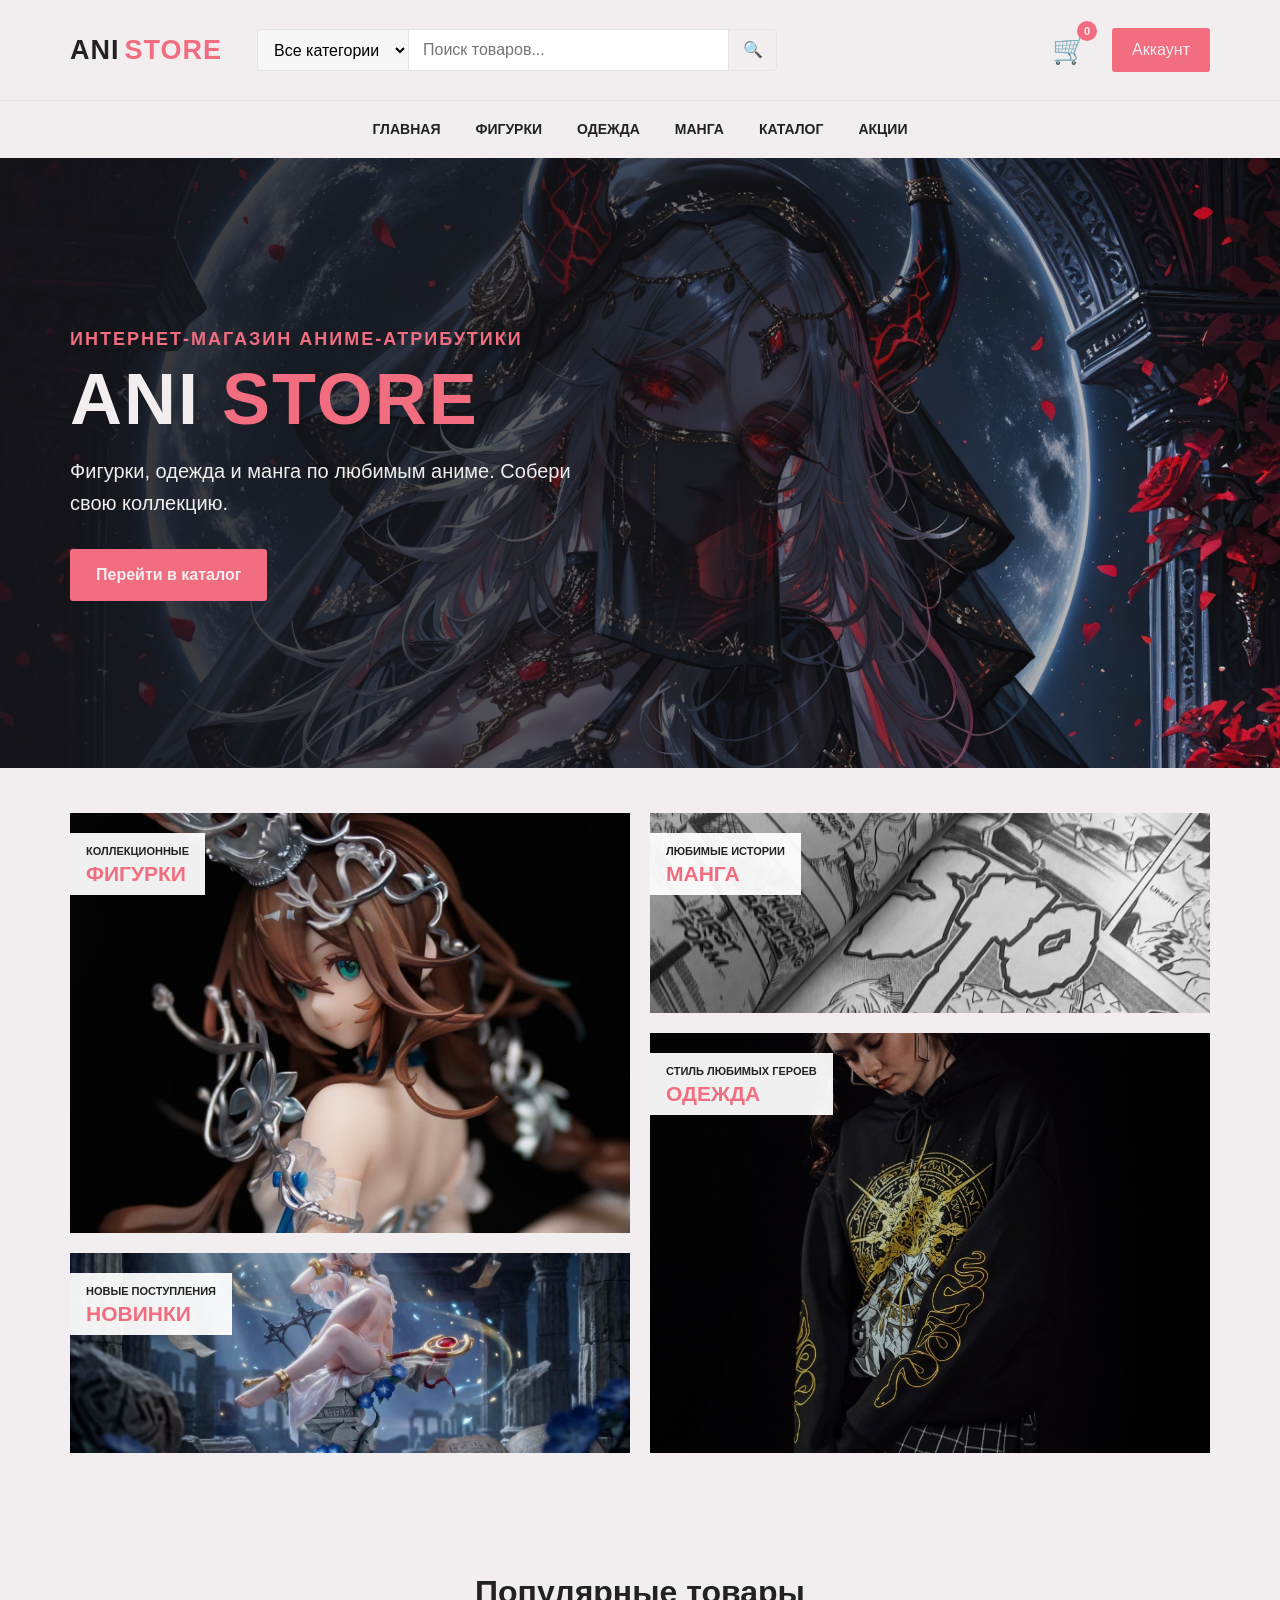
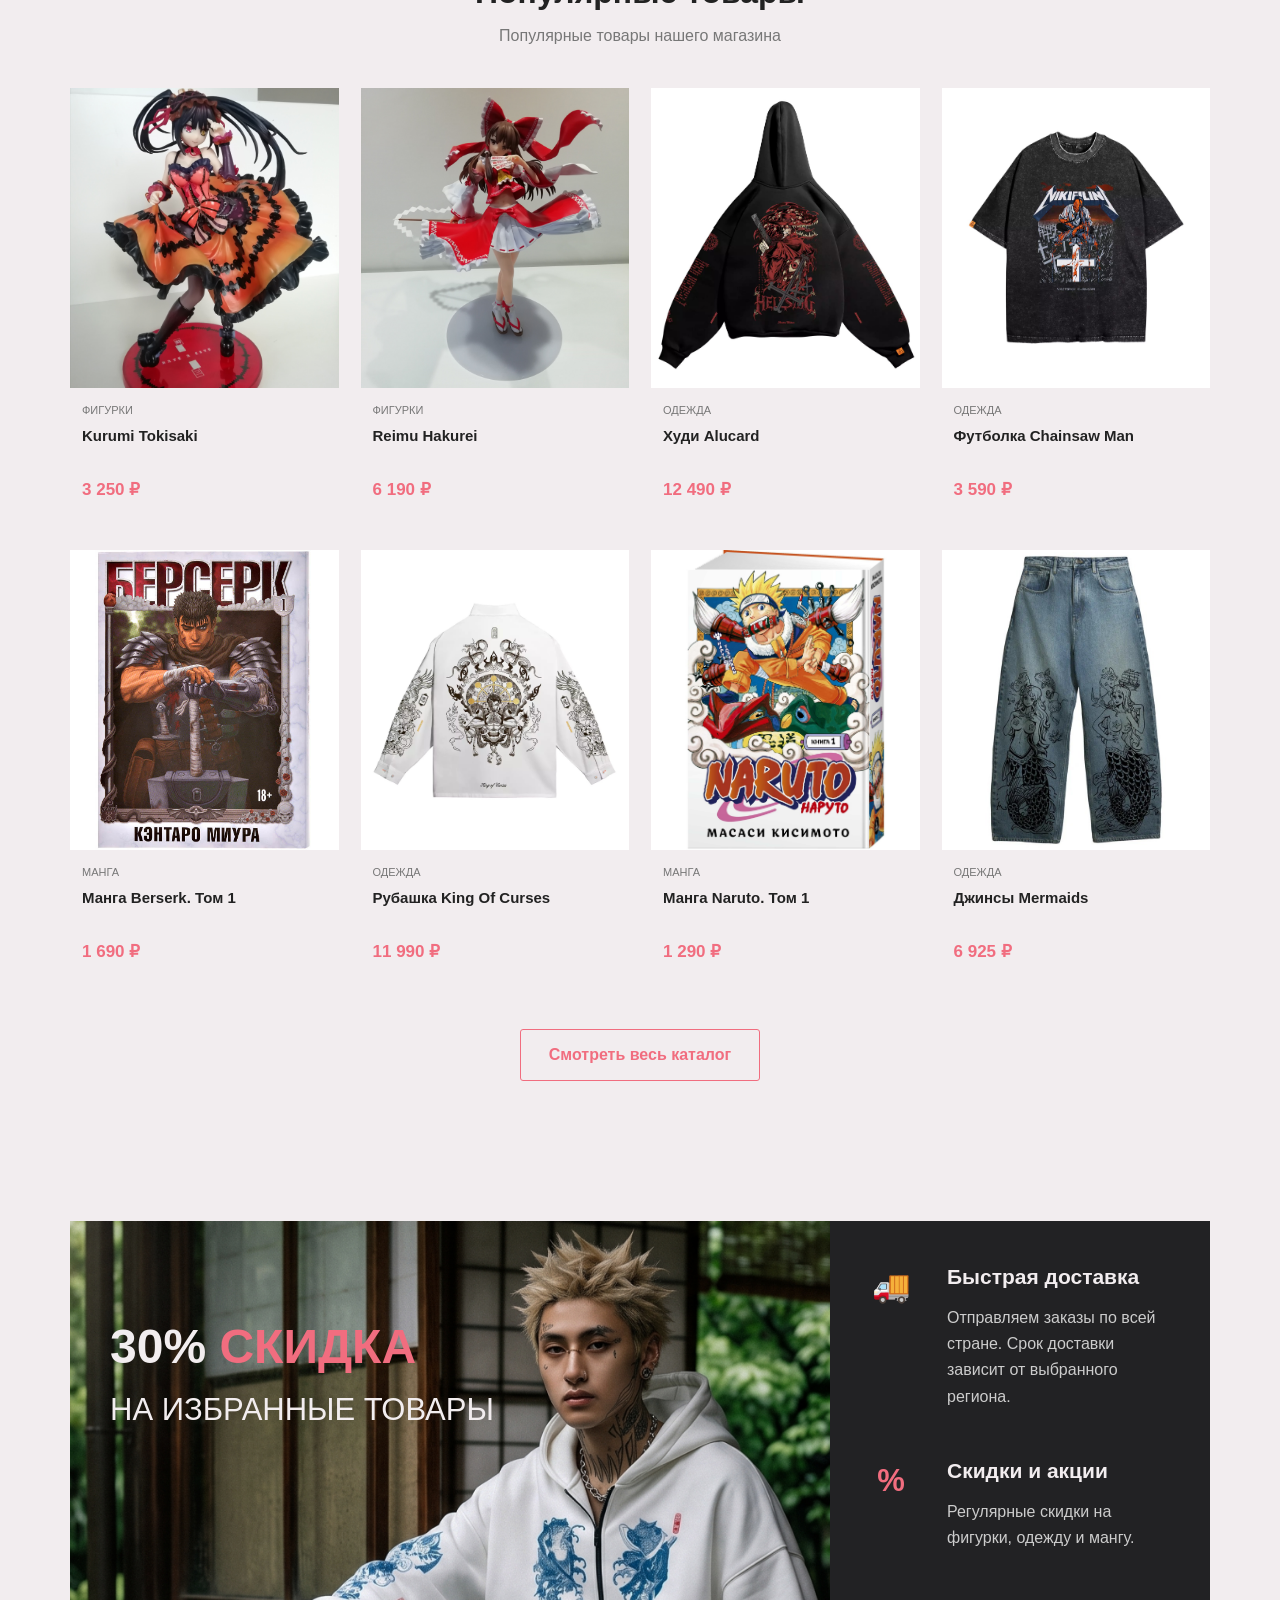
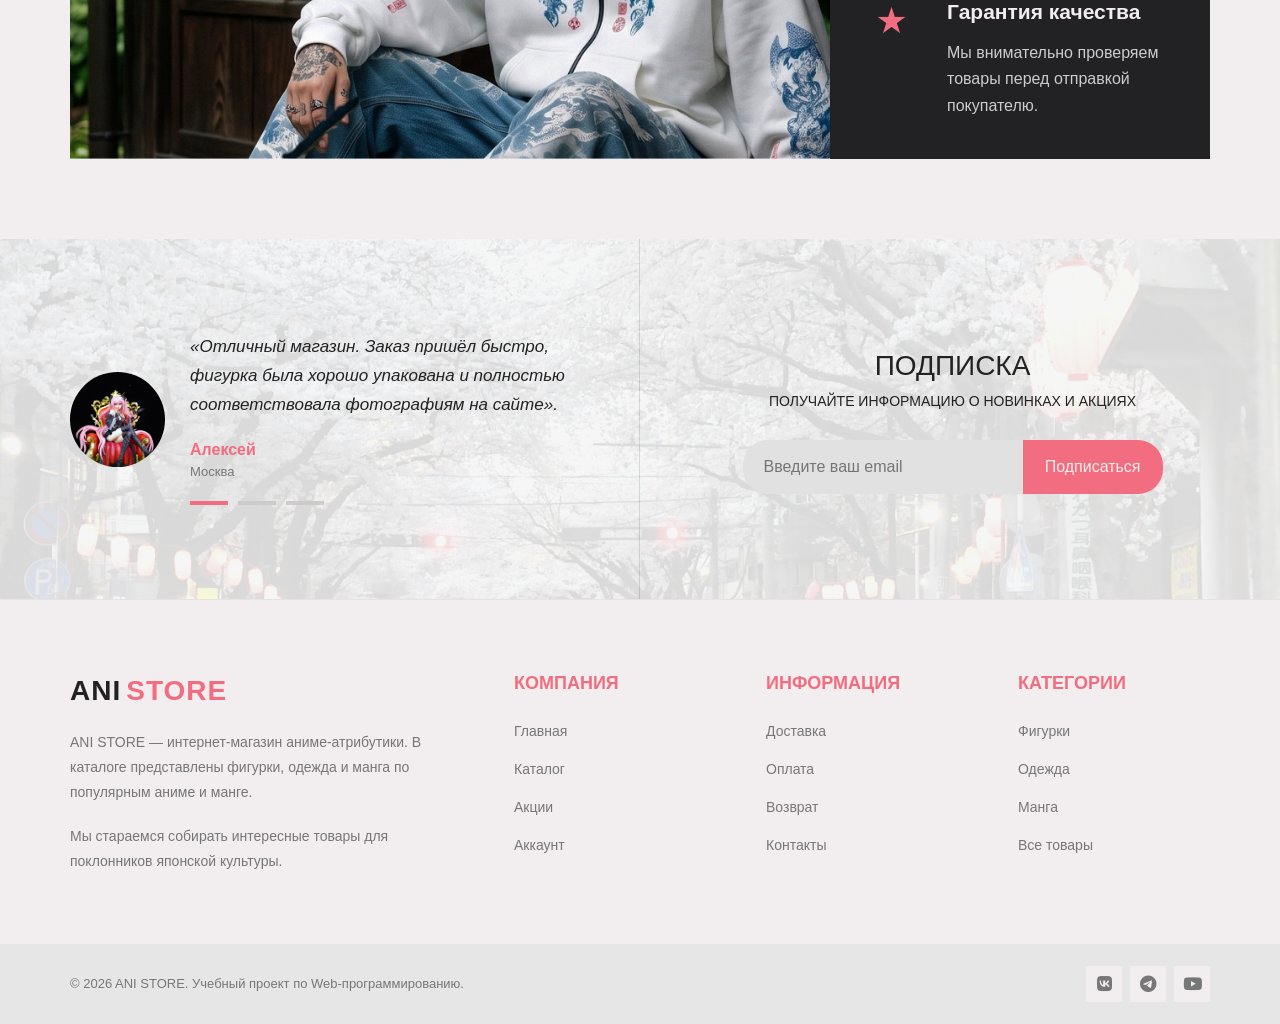
==== index.html @ ad8ce2f4 "Initial project" ====
<!DOCTYPE html>
<html lang="ru">

<head>
  <meta charset="UTF-8">
  <meta name="viewport" content="width=device-width, initial-scale=1.0">

  <meta name="description"
        content="ANI STORE — интернет-магазин аниме-атрибутики. Фигурки, одежда и манга по популярным аниме и манге.">

  <meta name="robots"
        content="index, follow">

  <meta name="author"
        content="ANI STORE">

  <title>ANI STORE — Магазин аниме-атрибутики</title>


  <meta name="description"
        content="ANI STORE — интернет-магазин аниме-атрибутики: фигурки, одежда и манга.">

  <title>ANI STORE — Главная</title>

  <link rel="stylesheet" href="css/styles.css">

  <link rel="stylesheet"
        href="https://cdnjs.cloudflare.com/ajax/libs/font-awesome/6.7.2/css/all.min.css">

</head>

<body>

<header class="site-header">

  <div class="header-top">
    <div class="container header-top__inner">

      <a class="logo" href="index.html">
        <span class="logo__main">ANI</span>
        <span class="logo__accent">STORE</span>
      </a>


      <form class="search" action="#" method="get">

        <label class="visually-hidden" for="search">
          Поиск товаров
        </label>

        <select class="search__category"
                name="category"
                aria-label="Категория поиска">

          <option value="all">Все категории</option>
          <option value="figures">Фигурки</option>
          <option value="clothes">Одежда</option>
          <option value="manga">Манга</option>

        </select>

        <input class="search__input"
               type="search"
               id="search"
               name="search"
               placeholder="Поиск товаров..."
               minlength="2">

        <button class="search__button"
                type="submit"
                aria-label="Найти">
          &#128269;
        </button>

      </form>


      <div class="header-actions">

        <a class="cart-link"
           href="cart.html"
           aria-label="Корзина">

                    <span class="cart-link__icon">
                        &#128722;
                    </span>

          <span class="cart-link__count">0</span>

        </a>

        <a class="account-button"
           href="checkout.html">
          Аккаунт
        </a>

      </div>

    </div>
  </div>


  <nav class="main-nav" aria-label="Основное меню">
    <div class="container">

      <ul class="main-nav__list">

        <li>
          <a href="index.html">Главная</a>
        </li>

        <li>
          <a href="catalog.html#figures">Фигурки</a>
        </li>

        <li>
          <a href="catalog.html#clothes">Одежда</a>
        </li>

        <li>
          <a href="catalog.html#manga">Манга</a>
        </li>

        <li>
          <a href="catalog.html">Каталог</a>
        </li>

        <li>
          <a href="#sale">Акции</a>
        </li>

      </ul>

    </div>
  </nav>

</header>


<main>
  <!-- Главный баннер -->
  <section class="hero">

    <div class="container hero__inner">

      <div class="hero__content">

        <p class="hero__subtitle">
          Интернет-магазин аниме-атрибутики
        </p>

        <h1 class="hero__title">
          ANI <span>STORE</span>
        </h1>

        <p class="hero__description">
          Фигурки, одежда и манга по любимым аниме.
          Собери свою коллекцию.
        </p>

        <a class="hero__button"
           href="catalog.html">
          Перейти в каталог
        </a>

      </div>

    </div>

  </section>


  <!-- Категории -->
  <section class="promo-categories">

    <div class="container promo-grid">

      <!-- Левая колонка -->
      <div class="promo-column promo-column--left">

        <a class="promo-card promo-card--large"
           href="catalog.html?category=figures">

          <img src="img/promo/promo-figures.jpg"
               alt="Аниме-фигурки">

          <div class="promo-card__label">
            <span>Коллекционные</span>
            <strong>Фигурки</strong>
          </div>

        </a>


        <a class="promo-card promo-card--small"
           href="catalog.html">

          <img src="img/promo/promo-new.jpg"
               alt="Новинки магазина">

          <div class="promo-card__label">
            <span>Новые поступления</span>
            <strong>Новинки</strong>
          </div>

        </a>

      </div>


      <!-- Правая колонка -->
      <div class="promo-column promo-column--right">

        <a class="promo-card promo-card--small"
           href="catalog.html?category=manga">

          <img src="img/promo/promo-manga.jpg"
               alt="Манга">

          <div class="promo-card__label">
            <span>Любимые истории</span>
            <strong>Манга</strong>
          </div>

        </a>


        <a class="promo-card promo-card--large"
           href="catalog.html?category=clothes">

          <img src="img/promo/promo-clothes.jpg"
               alt="Аниме-одежда">

          <div class="promo-card__label">
            <span>Стиль любимых героев</span>
            <strong>Одежда</strong>
          </div>

        </a>

      </div>

    </div>

  </section>

</main>
<section class="featured-products">

  <div class="container">

    <h2 class="section-title">
      Популярные товары
    </h2>

    <p class="section-subtitle">
      Популярные товары нашего магазина
    </p>

    <div class="products-grid"
         id="featured-products">

      <!-- Карточки создаёт JavaScript -->

    </div>


    <div class="featured-products__footer">

      <a class="catalog-button"
         href="catalog.html">
        Смотреть весь каталог
      </a>

    </div>

  </div>

</section>

<!-- Акция и преимущества магазина -->
<section class="offer-section" id="sale">

  <div class="container">

    <div class="offer">

      <!-- Левая часть -->
      <div class="offer__banner">

        <img src="img/promo/promo-sale.jpg"
             alt="Специальное предложение ANI STORE">

        <div class="offer__text">
          <p>
            <strong>30%</strong>
            <span>скидка</span>
          </p>

          <h2>На избранные товары</h2>
        </div>

      </div>


      <!-- Правая часть -->
      <div class="offer__benefits">

        <article class="benefit">

          <div class="benefit__icon">
            🚚
          </div>

          <div>
            <h3>Быстрая доставка</h3>

            <p>
              Отправляем заказы по всей стране.
              Срок доставки зависит от выбранного региона.
            </p>
          </div>

        </article>


        <article class="benefit">

          <div class="benefit__icon">
            %
          </div>

          <div>
            <h3>Скидки и акции</h3>

            <p>
              Регулярные скидки на фигурки,
              одежду и мангу.
            </p>
          </div>

        </article>


        <article class="benefit">

          <div class="benefit__icon">
            ★
          </div>

          <div>
            <h3>Гарантия качества</h3>

            <p>
              Мы внимательно проверяем товары
              перед отправкой покупателю.
            </p>
          </div>

        </article>

      </div>

    </div>

  </div>

</section>


<!-- Отзыв и подписка -->
<section class="subscribe-section">

  <div class="subscribe-section__background"></div>

  <div class="container subscribe-section__inner">

    <!-- Отзыв -->
    <div class="testimonial">

      <img class="testimonial__photo"
           src="img/common/customer.jpg"
           alt="Покупатель ANI STORE">

      <div class="testimonial__content">

        <blockquote>
          «Отличный магазин. Заказ пришёл быстро,
          фигурка была хорошо упакована и полностью
          соответствовала фотографиям на сайте».
        </blockquote>

        <p class="testimonial__author">
          <strong>Алексей</strong>
          <span>Москва</span>
        </p>

        <div class="testimonial__dots"
             aria-label="Переключение отзывов">

          <button type="button"
                  class="testimonial__dot is-active"
                  aria-label="Отзыв 1"></button>

          <button type="button"
                  class="testimonial__dot"
                  aria-label="Отзыв 2"></button>

          <button type="button"
                  class="testimonial__dot"
                  aria-label="Отзыв 3"></button>

        </div>

      </div>

    </div>


    <!-- Подписка -->
    <div class="newsletter">

      <h2>Подписка</h2>

      <p>
        Получайте информацию о новинках и акциях
      </p>

      <form class="newsletter__form"
            action="#"
            method="post">

        <label class="visually-hidden"
               for="newsletter-email">
          Email
        </label>

        <input type="email"
               id="newsletter-email"
               name="email"
               placeholder="Введите ваш email"
               required>

        <button type="submit">
          Подписаться
        </button>

      </form>

    </div>

  </div>

</section>


<footer class="site-footer">

  <div class="footer-main">

    <div class="container footer-grid">

      <!-- О магазине -->
      <div class="footer-about">

        <a class="logo footer-logo"
           href="index.html">

          <span class="logo__main">ANI</span>
          <span class="logo__accent">STORE</span>

        </a>

        <p>
          ANI STORE — интернет-магазин аниме-атрибутики.
          В каталоге представлены фигурки, одежда и манга
          по популярным аниме и манге.
        </p>

        <p>
          Мы стараемся собирать интересные товары
          для поклонников японской культуры.
        </p>

      </div>


      <!-- Компания -->
      <nav class="footer-column"
           aria-label="Компания">

        <h2>Компания</h2>

        <ul>
          <li>
            <a href="index.html">Главная</a>
          </li>

          <li>
            <a href="catalog.html">Каталог</a>
          </li>

          <li>
            <a href="#sale">Акции</a>
          </li>

          <li>
            <a href="checkout.html">Аккаунт</a>
          </li>
        </ul>

      </nav>


      <!-- Информация -->
      <nav class="footer-column"
           aria-label="Информация">

        <h2>Информация</h2>

        <ul>
          <li>
            <a href="#">Доставка</a>
          </li>

          <li>
            <a href="#">Оплата</a>
          </li>

          <li>
            <a href="#">Возврат</a>
          </li>

          <li>
            <a href="#">Контакты</a>
          </li>
        </ul>

      </nav>


      <!-- Категории -->
      <nav class="footer-column"
           aria-label="Категории">

        <h2>Категории</h2>

        <ul>
          <li>
            <a href="catalog.html?category=figures">
              Фигурки
            </a>
          </li>

          <li>
            <a href="catalog.html?category=clothes">
              Одежда
            </a>
          </li>

          <li>
            <a href="catalog.html?category=manga">
              Манга
            </a>
          </li>

          <li>
            <a href="catalog.html">
              Все товары
            </a>
          </li>
        </ul>

      </nav>

    </div>

  </div>


  <!-- Нижняя часть -->

  <div class="footer-bottom">

    <div class="container footer-bottom__inner">

      <p>
        © 2026 ANI STORE. Учебный проект по Web-программированию.
      </p>

      <div class="footer-socials">

        <a href="#"
           aria-label="VK">
          <i class="fa-brands fa-vk"></i>
        </a>

        <a href="#"
           aria-label="Telegram">
          <i class="fa-brands fa-telegram"></i>
        </a>

        <a href="#"
           aria-label="YouTube">
          <i class="fa-brands fa-youtube"></i>
        </a>

      </div>

    </div>

  </div>

</footer>


<script src="js/products.js"></script>
<script src="js/main.js"></script>

</body>

</html>
---- css/styles.css ----
@charset "UTF-8";
* {
  box-sizing: border-box;
}

html {
  scroll-behavior: smooth;
}

body {
  margin: 0;
  background-color: #f2edef;
  color: #222222;
  font-family: Arial, Helvetica, sans-serif;
  font-size: 16px;
  line-height: 1.5;
}

img {
  display: block;
  max-width: 100%;
  height: auto;
}

a {
  color: inherit;
  text-decoration: none;
}

button,
input,
select {
  font: inherit;
}

.container {
  width: min(92%, 1140px);
  margin: 0 auto;
}

.visually-hidden {
  position: absolute;
  width: 1px;
  height: 1px;
  padding: 0;
  margin: -1px;
  overflow: hidden;
  clip: rect(0, 0, 0, 0);
  white-space: nowrap;
  border: 0;
}

[hidden] {
  display: none !important;
}

.header-top {
  background-color: #f2edef;
  border-bottom: 1px solid #e4e4e4;
}

.header-top__inner {
  display: flex;
  align-items: center;
  min-height: 100px;
}

.logo {
  display: flex;
  align-items: center;
  margin-right: 35px;
  font-size: 27px;
  font-weight: 700;
  letter-spacing: 1px;
  transition: transform 0.4s ease;
}
.logo:hover {
  transform: scale(1.05);
}

.logo__main {
  color: #222222;
}

.logo__accent {
  margin-left: 5px;
  color: #f16d7f;
}

.search {
  display: flex;
  width: 520px;
  height: 42px;
  margin-right: auto;
}

.search__category {
  padding: 0 12px;
  background-color: #f7f7f7;
  border: 1px solid #e4e4e4;
  border-radius: 4px 0 0 4px;
  cursor: pointer;
}

.search__input {
  flex: 1;
  min-width: 0;
  padding: 0 14px;
  border: 1px solid #e4e4e4;
  border-left: 0;
  outline: none;
  transition: border-color 0.3s ease, box-shadow 0.3s ease;
}
.search__input:focus {
  border-color: #f16d7f;
  box-shadow: inset 0 0 0 1px #f16d7f;
}

.search__button {
  width: 48px;
  background-color: #f2edef;
  border: 1px solid #e4e4e4;
  border-left: 0;
  border-radius: 0 4px 4px 0;
  cursor: pointer;
  transition: background-color 0.3s ease, color 0.3s ease;
}
.search__button:hover {
  background-color: #f16d7f;
  color: #f2edef;
}

.header-actions {
  display: flex;
  align-items: center;
  gap: 25px;
  margin-left: 35px;
}

.cart-link {
  position: relative;
  display: block;
  transition: transform 0.5s ease;
}
.cart-link:hover {
  transform: rotate(360deg);
}

.cart-link__icon {
  font-size: 28px;
}

.cart-link__count {
  position: absolute;
  top: -8px;
  right: -10px;
  display: flex;
  align-items: center;
  justify-content: center;
  width: 20px;
  height: 20px;
  background-color: #f16d7f;
  color: #f2edef;
  border-radius: 50%;
  font-size: 11px;
  font-weight: 700;
}

.account-button {
  padding: 10px 20px;
  background-color: #f16d7f;
  color: #f2edef;
  border-radius: 3px;
  transition: background-color 0.3s ease, transform 0.3s ease;
}
.account-button:hover {
  background-color: #d9576a;
  transform: translateY(-2px);
}

.main-nav {
  background-color: #f2edef;
  box-shadow: 0 3px 8px rgba(0, 0, 0, 0.05);
}

.main-nav__list {
  display: flex;
  align-items: center;
  justify-content: center;
  gap: 35px;
  margin: 0;
  padding: 18px 0;
  list-style: none;
}
.main-nav__list > li {
  position: relative;
}
.main-nav__list a {
  position: relative;
  display: block;
  font-size: 14px;
  font-weight: 700;
  text-transform: uppercase;
  transition: color 0.25s ease;
}
.main-nav__list a::after {
  content: "";
  position: absolute;
  left: 50%;
  bottom: -8px;
  width: 0;
  height: 2px;
  background-color: #f16d7f;
  transform: translateX(-50%);
  transition: width 0.3s ease;
}
.main-nav__list a:hover {
  color: #f16d7f;
}
.main-nav__list a:hover::after {
  width: 100%;
}

.product-card {
  background-color: #f2edef;
  transition: transform 0.3s ease, box-shadow 0.3s ease;
}
.product-card:hover {
  transform: translateY(-4px);
  box-shadow: 0 8px 22px rgba(0, 0, 0, 0.1);
}

.product-card__image {
  position: relative;
  height: 300px;
  overflow: hidden;
  background-color: #f3f3f3;
}
.product-card__image > a {
  display: block;
  width: 100%;
  height: 100%;
}
.product-card__image img {
  width: 100%;
  height: 100%;
  object-fit: cover;
  transition: transform 0.5s cubic-bezier(0.2, 0.8, 0.2, 1);
}

.product-card:hover .product-card__image img {
  transform: scale(1.05);
}

.product-card__overlay {
  position: absolute;
  inset: 0;
  display: flex;
  align-items: center;
  justify-content: center;
  background-color: rgba(30, 30, 30, 0.72);
  opacity: 0;
  transition: opacity 0.3s ease;
}

.product-card:hover .product-card__overlay {
  opacity: 1;
}

.product-card__cart {
  padding: 10px 16px;
  background-color: transparent;
  color: #f2edef;
  border: 1px solid #f2edef;
  font-weight: 700;
  cursor: pointer;
  transition: background-color 0.3s ease, color 0.3s ease, transform 0.3s ease;
}
.product-card__cart:hover {
  background-color: #f2edef;
  color: #222222;
  transform: scale(1.05);
}

.product-card__content {
  padding: 14px 12px 20px;
}

.product-card__category {
  display: block;
  margin-bottom: 6px;
  color: #777777;
  font-size: 11px;
  text-transform: uppercase;
}

.product-card__title {
  min-height: 42px;
  margin: 0 0 10px;
  font-size: 15px;
  line-height: 1.4;
}
.product-card__title a {
  transition: color 0.25s ease;
}
.product-card__title a:hover {
  color: #f16d7f;
}

.product-card__price {
  color: #f16d7f;
  font-size: 17px;
  font-weight: 700;
}

.hero {
  min-height: 610px;
  display: flex;
  align-items: center;
  background: linear-gradient(90deg, rgba(20, 20, 25, 0.9) 0%, rgba(20, 20, 25, 0.68) 48%, rgba(20, 20, 25, 0.15) 100%), url("../img/common/hero-anime.jpg") center/cover no-repeat;
}

.hero__inner {
  display: flex;
  align-items: center;
  min-height: 610px;
}

.hero__content {
  max-width: 620px;
  color: #f2edef;
}

.hero__subtitle {
  margin: 0 0 10px;
  color: #f16d7f;
  font-size: 18px;
  font-weight: 700;
  text-transform: uppercase;
  letter-spacing: 2px;
}

.hero__title {
  margin: 0 0 20px;
  font-size: 72px;
  line-height: 1;
  letter-spacing: 2px;
}
.hero__title span {
  color: #f16d7f;
}

.hero__description {
  max-width: 520px;
  margin: 0 0 30px;
  color: #eeeeee;
  font-size: 20px;
  line-height: 1.6;
}

.hero__button {
  display: inline-block;
  padding: 14px 26px;
  background-color: #f16d7f;
  color: #f2edef;
  border-radius: 3px;
  font-weight: 700;
  transition: background-color 0.3s ease, transform 0.3s ease, box-shadow 0.3s ease;
}
.hero__button:hover {
  background-color: #d9576a;
  transform: translateY(-3px);
  box-shadow: 0 8px 20px rgba(0, 0, 0, 0.2);
}

.section-title {
  margin: 0 0 8px;
  font-size: 32px;
  text-align: center;
}

.section-subtitle {
  margin: 0 0 40px;
  color: #777777;
  text-align: center;
}

.promo-categories {
  padding: 45px 0;
  background-color: #f2edef;
}

.promo-grid {
  display: grid;
  grid-template-columns: 1fr 1fr;
  gap: 20px;
}

.promo-column {
  display: flex;
  flex-direction: column;
  gap: 20px;
}

.promo-card {
  position: relative;
  display: block;
  width: 100%;
  overflow: hidden;
  background-color: #eeeeee;
}
.promo-card img {
  width: 100%;
  height: 100%;
  object-fit: cover;
  object-position: center;
  transition: transform 0.55s cubic-bezier(0.2, 0.8, 0.2, 1), filter 0.4s ease;
}
.promo-card::after {
  content: "";
  position: absolute;
  inset: 0;
  background: linear-gradient(90deg, rgba(0, 0, 0, 0.12), rgba(0, 0, 0, 0));
  pointer-events: none;
}
.promo-card:hover img {
  transform: scale(1.06);
}

.promo-card--large {
  height: 420px;
}

.promo-card--small {
  height: 200px;
}

.promo-card__label {
  position: absolute;
  top: 20px;
  left: 0;
  z-index: 2;
  padding: 10px 16px;
  background-color: rgba(255, 255, 255, 0.94);
}
.promo-card__label span,
.promo-card__label strong {
  display: block;
}
.promo-card__label span {
  color: #222222;
  font-size: 11px;
  font-weight: 700;
  text-transform: uppercase;
}
.promo-card__label strong {
  margin-top: 2px;
  color: #f16d7f;
  font-size: 21px;
  line-height: 1.1;
  text-transform: uppercase;
}

.featured-products {
  padding: 70px 0 60px;
  background-color: #f2edef;
}

.products-grid {
  display: grid;
  grid-template-columns: repeat(4, 1fr);
  gap: 28px 22px;
}

.featured-products__footer {
  margin-top: 45px;
  text-align: center;
}

.catalog-button {
  display: inline-block;
  padding: 13px 28px;
  color: #f16d7f;
  border: 1px solid #f16d7f;
  border-radius: 3px;
  font-weight: 700;
  transition: background-color 0.3s ease, color 0.3s ease, transform 0.3s ease;
}
.catalog-button:hover {
  background-color: #f16d7f;
  color: #f2edef;
  transform: translateY(-2px);
}

.offer-section {
  padding: 80px 0;
  background-color: #f2edef;
}

.offer {
  display: grid;
  grid-template-columns: 2fr 1fr;
  min-height: 480px;
  height: auto;
  overflow: hidden;
  background-color: #222224;
}

.offer__banner {
  position: relative;
  overflow: hidden;
  height: 100%;
}
.offer__banner img {
  width: 100%;
  height: 100%;
  object-fit: cover;
  object-position: 90% center;
  transition: transform 0.6s cubic-bezier(0.2, 0.8, 0.2, 1);
}
.offer__banner:hover img {
  transform: scale(1.04);
}

.offer__text {
  position: absolute;
  top: 90px;
  left: 40px;
  z-index: 2;
  color: #f2edef;
}
.offer__text p {
  margin: 0;
  font-size: 48px;
  font-weight: 700;
  text-transform: uppercase;
}
.offer__text strong {
  color: #f2edef;
}
.offer__text span {
  color: #f16d7f;
}
.offer__text h2 {
  margin: 4px 0 0;
  font-size: 31px;
  font-weight: 400;
  text-transform: uppercase;
}

.offer__benefits {
  display: flex;
  flex-direction: column;
  justify-content: center;
  gap: 45px;
  padding: 40px 35px;
  background-color: #222224;
  color: #f2edef;
}

.benefit {
  display: grid;
  grid-template-columns: 60px 1fr;
  gap: 22px;
  align-items: start;
}
.benefit h3 {
  margin: 0 0 12px;
  font-size: 21px;
}
.benefit p {
  margin: 0;
  color: #cccccc;
  font-size: 16px;
  line-height: 1.65;
}

.benefit__icon {
  display: flex;
  align-items: center;
  justify-content: center;
  width: 52px;
  height: 52px;
  color: #f16d7f;
  font-size: 31px;
  font-weight: 700;
  transition: transform 0.4s ease-in-out, color 0.3s ease;
}
.benefit:hover .benefit__icon {
  color: #f2edef;
  transform: rotate(360deg);
}

.catalog-header {
  padding: 28px 0;
  background-color: #f8f3f4;
}

.catalog-header__inner {
  display: flex;
  align-items: center;
  justify-content: space-between;
  gap: 30px;
}

.catalog-header h1 {
  margin: 0;
  color: #f16d7f;
  font-size: 22px;
  font-weight: 500;
  text-transform: uppercase;
}

.breadcrumbs {
  display: flex;
  align-items: center;
  gap: 6px;
  margin: 0;
  color: #777777;
  font-size: 13px;
  text-transform: uppercase;
}
.breadcrumbs a {
  transition: color 0.25s ease;
}
.breadcrumbs a:hover {
  color: #f16d7f;
}
.breadcrumbs span {
  color: #aaaaaa;
}

.catalog {
  padding: 55px 0 70px;
}

.catalog__layout {
  display: grid;
  grid-template-columns: 220px 1fr;
  gap: 45px;
  align-items: start;
}

.catalog-sidebar {
  min-width: 0;
}

.catalog-filter {
  width: 100%;
  padding: 6px 12px;
  background: transparent;
  color: #777777;
  border: 0;
  text-align: left;
  cursor: pointer;
  transition: color 0.25s ease, padding-left 0.25s ease;
}
.catalog-filter:hover {
  color: #f16d7f;
  padding-left: 16px;
}
.catalog-filter:focus {
  outline: none;
}
.catalog-filter:focus-visible {
  outline: 2px solid rgba(241, 109, 127, 0.35);
  outline-offset: 2px;
}
.catalog-filter.is-active {
  color: #f16d7f;
  font-weight: 700;
}

.sidebar-dropdown {
  margin-top: 12px;
  border-top: 1px solid #e4e4e4;
}
.sidebar-dropdown summary {
  position: relative;
  padding: 13px 28px 13px 10px;
  color: #222222;
  font-size: 13px;
  font-weight: 700;
  text-transform: uppercase;
  cursor: pointer;
  list-style: none;
  border-left: 4px solid #f16d7f;
}
.sidebar-dropdown summary::-webkit-details-marker {
  display: none;
}
.sidebar-dropdown summary::after {
  content: "+";
  position: absolute;
  right: 8px;
  top: 50%;
  transform: translateY(-50%);
  color: #777777;
  font-size: 16px;
}
.sidebar-dropdown[open] summary::after {
  content: "−";
}

.sidebar-dropdown__content {
  display: flex;
  flex-direction: column;
  gap: 8px;
  padding: 8px 10px 15px;
}
.sidebar-dropdown__content label {
  display: flex;
  align-items: center;
  gap: 8px;
  color: #777777;
  font-size: 13px;
  cursor: pointer;
}
.sidebar-dropdown__content input {
  accent-color: #f16d7f;
}

.catalog-top-filters {
  display: grid;
  grid-template-columns: 1.3fr 1fr 1.2fr;
  gap: 40px;
  margin-bottom: 30px;
}

.catalog-filter-group h3 {
  margin: 0 0 15px;
  color: #222222;
  font-size: 13px;
  font-weight: 700;
  text-transform: uppercase;
}

.trending-list {
  display: flex;
  flex-wrap: wrap;
  gap: 4px 0;
}
.trending-list button {
  padding: 0 9px;
  background: transparent;
  color: #777777;
  border: 0;
  border-right: 1px solid #e4e4e4;
  font-size: 12px;
  cursor: pointer;
  transition: color 0.25s ease;
}
.trending-list button:first-child {
  padding-left: 0;
}
.trending-list button:last-child {
  border-right: 0;
}
.trending-list button:hover {
  color: #f16d7f;
}

.size-options {
  display: grid;
  grid-template-columns: repeat(3, auto);
  gap: 8px 12px;
  justify-content: start;
}
.size-options label {
  display: flex;
  align-items: center;
  gap: 5px;
  color: #777777;
  font-size: 12px;
  cursor: pointer;
}
.size-options input {
  accent-color: #f16d7f;
}

.price-range {
  width: 100%;
  accent-color: #f16d7f;
  cursor: pointer;
}

.price-range__values {
  display: flex;
  justify-content: space-between;
  margin-top: 6px;
  color: #777777;
  font-size: 11px;
}

.catalog-toolbar {
  display: flex;
  align-items: center;
  gap: 12px;
  margin-bottom: 35px;
  padding: 10px;
  background-color: #f3f3f3;
}

.catalog-sort,
.catalog-show {
  display: flex;
  align-items: center;
}
.catalog-sort span,
.catalog-show span {
  padding: 7px 10px;
  background-color: #f2edef;
  color: #777777;
  font-size: 12px;
  border: 1px solid #e4e4e4;
  border-right: 0;
}
.catalog-sort select,
.catalog-show select {
  padding: 7px 28px 7px 10px;
  background-color: #f2edef;
  color: #777777;
  border: 1px solid #e4e4e4;
  font-size: 12px;
  cursor: pointer;
}

.catalog-products {
  display: grid;
  grid-template-columns: repeat(3, 1fr);
  gap: 25px;
}

.catalog-empty {
  padding: 50px 20px;
  background-color: #f7f7f7;
  color: #777777;
  text-align: center;
  border-radius: 5px;
}

.catalog-bottom {
  display: flex;
  align-items: center;
  justify-content: space-between;
  gap: 30px;
  margin-top: 35px;
}

.pagination {
  display: flex;
  align-items: center;
  gap: 3px;
  padding: 5px 8px;
  border: 1px solid #e4e4e4;
  border-radius: 3px;
}

.pagination__page,
.pagination__arrow {
  min-width: 28px;
  height: 28px;
  padding: 0 6px;
  background-color: transparent;
  color: #777777;
  border: 0;
  font-size: 12px;
  cursor: pointer;
  transition: color 0.25s ease, background-color 0.25s ease;
}
.pagination__page:hover,
.pagination__arrow:hover {
  color: #f16d7f;
}
.pagination__page.is-active,
.pagination__arrow.is-active {
  color: #f16d7f;
  font-weight: 700;
}

.pagination__dots {
  padding: 0 4px;
  color: #777777;
  font-size: 12px;
}

.catalog-view-all {
  padding: 10px 30px;
  background-color: #f2edef;
  color: #f16d7f;
  border: 1px solid #f16d7f;
  cursor: pointer;
  transition: background-color 0.3s ease, color 0.3s ease, transform 0.3s ease;
}
.catalog-view-all:hover {
  background-color: #f16d7f;
  color: #f2edef;
  transform: translateY(-2px);
}

.catalog-benefits {
  padding: 55px 0;
  background-color: #222224;
  color: #f2edef;
}

.catalog-benefits__grid {
  display: grid;
  grid-template-columns: repeat(3, 1fr);
  gap: 60px;
}

.catalog-benefit {
  text-align: center;
}
.catalog-benefit h2 {
  margin: 14px 0 10px;
  font-size: 18px;
}
.catalog-benefit p {
  max-width: 280px;
  margin: 0 auto;
  color: #cccccc;
  font-size: 13px;
  line-height: 1.7;
}

.catalog-benefit__icon {
  color: #f16d7f;
  font-size: 32px;
  transition: transform 0.4s ease, color 0.3s ease;
}
.catalog-benefit:hover .catalog-benefit__icon {
  color: #f2edef;
  transform: rotate(360deg);
}

.subscribe-section {
  position: relative;
  min-height: 360px;
  overflow: hidden;
  border-bottom: 1px solid #e4e4e4;
}

.subscribe-section__background {
  position: absolute;
  inset: 0;
  background: linear-gradient(rgba(245, 245, 245, 0.88), rgba(245, 245, 245, 0.88)), url("../img/common/subscribe-bg.jpg") center/cover no-repeat;
}

.subscribe-section__inner {
  position: relative;
  z-index: 1;
  display: grid;
  grid-template-columns: 1fr 1fr;
  min-height: 360px;
}

.testimonial {
  display: flex;
  align-items: center;
  gap: 25px;
  padding-right: 55px;
  border-right: 1px solid rgba(0, 0, 0, 0.12);
}

.testimonial__photo {
  width: 95px;
  height: 95px;
  flex-shrink: 0;
  object-fit: cover;
  border-radius: 50%;
}

.testimonial__content {
  max-width: 430px;
}
.testimonial__content blockquote {
  margin: 0 0 18px;
  font-size: 17px;
  font-style: italic;
  line-height: 1.7;
}

.testimonial__author {
  margin: 0 0 20px;
}
.testimonial__author strong,
.testimonial__author span {
  display: block;
}
.testimonial__author strong {
  color: #f16d7f;
  font-size: 16px;
}
.testimonial__author span {
  color: #777777;
  font-size: 13px;
}

.testimonial__dots {
  display: flex;
  gap: 10px;
}

.testimonial__dot {
  width: 38px;
  height: 4px;
  padding: 0;
  background-color: #cccccc;
  border: 0;
  cursor: pointer;
  transition: background-color 0.3s ease, transform 0.3s ease;
}
.testimonial__dot:hover, .testimonial__dot.is-active {
  background-color: #f16d7f;
}
.testimonial__dot:hover {
  transform: scaleX(1.12);
}

.newsletter {
  display: flex;
  flex-direction: column;
  align-items: center;
  justify-content: center;
  padding-left: 55px;
  text-align: center;
}
.newsletter h2 {
  margin: 0 0 4px;
  font-size: 28px;
  font-weight: 400;
  text-transform: uppercase;
}
.newsletter p {
  margin: 0 0 28px;
  font-size: 14px;
  text-transform: uppercase;
}

.newsletter__form {
  display: flex;
  width: 100%;
  max-width: 420px;
}
.newsletter__form input {
  flex: 1;
  min-width: 0;
  padding: 14px 20px;
  background-color: #e1e1e1;
  border: 1px solid transparent;
  border-radius: 25px 0 0 25px;
  outline: none;
  transition: border-color 0.3s ease, background-color 0.3s ease;
}
.newsletter__form input:focus {
  background-color: #f2edef;
  border-color: #f16d7f;
}
.newsletter__form input:invalid:not(:placeholder-shown) {
  border-color: #d9534f;
}
.newsletter__form input:valid:not(:placeholder-shown) {
  border-color: #4caf50;
}
.newsletter__form button {
  padding: 14px 22px;
  background-color: #f16d7f;
  color: #f2edef;
  border: 0;
  border-radius: 0 25px 25px 0;
  cursor: pointer;
  transition: background-color 0.3s ease, transform 0.3s ease;
}
.newsletter__form button:hover {
  background-color: #d9576a;
  transform: translateX(2px);
}

.site-footer {
  background-color: #f2edef;
}

.footer-main {
  padding: 70px 0;
}

.footer-grid {
  display: grid;
  grid-template-columns: 2fr 1fr 1fr 1fr;
  gap: 60px;
}

.footer-about {
  max-width: 420px;
}
.footer-about p {
  margin: 18px 0 0;
  color: #777777;
  font-size: 14px;
  line-height: 1.8;
}

.footer-logo {
  display: inline-flex;
  margin: 0;
  font-size: 28px;
}

.footer-column h2 {
  margin: 0 0 22px;
  color: #f16d7f;
  font-size: 18px;
  text-transform: uppercase;
}
.footer-column ul {
  margin: 0;
  padding: 0;
  list-style: none;
}
.footer-column li + li {
  margin-top: 14px;
}
.footer-column a {
  color: #777777;
  font-size: 14px;
  transition: color 0.25s ease, transform 0.25s ease;
}
.footer-column a:hover {
  color: #f16d7f;
}

.footer-bottom {
  padding: 22px 0;
  background-color: #e6e6e6;
}

.footer-bottom__inner {
  display: flex;
  align-items: center;
  justify-content: space-between;
  gap: 30px;
}
.footer-bottom__inner p {
  margin: 0;
  color: #777777;
  font-size: 13px;
}

.footer-socials {
  display: flex;
  gap: 8px;
}
.footer-socials a {
  display: flex;
  align-items: center;
  justify-content: center;
  width: 36px;
  height: 36px;
  background-color: #f2edef;
  color: #777777;
  font-size: 17px;
  transition: background-color 0.3s ease, color 0.3s ease, transform 0.3s ease;
}
.footer-socials a:hover {
  background-color: #f16d7f;
  color: #f2edef;
  transform: translateY(-3px);
}

.product-page-header {
  padding: 28px 0;
  background-color: #f8f3f4;
}

.product-page-header__inner {
  display: flex;
  align-items: center;
  justify-content: space-between;
  gap: 30px;
}

.product-page-header h1 {
  margin: 0;
  color: #f16d7f;
  font-size: 22px;
  font-weight: 500;
  text-transform: uppercase;
}

.product-page-header .breadcrumbs strong {
  color: #f16d7f;
  font-weight: 700;
}

.product-page {
  padding: 60px 0 80px;
}

.product-page__layout {
  display: grid;
  grid-template-columns: minmax(0, 1.05fr) minmax(0, 0.95fr);
  gap: 70px;
  align-items: start;
}

.product-gallery {
  min-width: 0;
}

.product-gallery__main {
  display: flex;
  align-items: center;
  justify-content: center;
  height: 570px;
  overflow: hidden;
  background-color: #f4f4f4;
}
.product-gallery__main img {
  width: 100%;
  height: 100%;
  object-fit: contain;
  transition: transform 0.5s ease;
}
.product-gallery__main:hover img {
  transform: scale(1.04);
}

.product-gallery__thumbnails {
  display: flex;
  gap: 12px;
  margin-top: 15px;
}

.product-thumbnail {
  width: 85px;
  height: 85px;
  padding: 0;
  overflow: hidden;
  background-color: #f4f4f4;
  border: 1px solid #e4e4e4;
  cursor: pointer;
  transition: border-color 0.25s ease, transform 0.25s ease;
}
.product-thumbnail img {
  width: 100%;
  height: 100%;
  object-fit: cover;
}
.product-thumbnail:hover {
  border-color: #f16d7f;
  transform: translateY(-2px);
}
.product-thumbnail.is-active {
  border: 2px solid #f16d7f;
}

.product-info {
  padding-top: 25px;
}

.product-info__category {
  margin: 0 0 10px;
  color: #f16d7f;
  font-size: 13px;
  font-weight: 700;
  text-transform: uppercase;
}

.product-info__title {
  margin: 0 0 25px;
  font-size: 32px;
  line-height: 1.25;
}

.product-info__description {
  margin: 0 0 30px;
  color: #777777;
  font-size: 15px;
  line-height: 1.8;
}

.product-characteristics {
  margin-bottom: 30px;
  padding: 22px 24px;
  background-color: #f7f7f7;
  border-left: 4px solid #f16d7f;
}

.product-characteristic {
  display: grid;
  grid-template-columns: 150px 1fr;
  gap: 15px;
  font-size: 14px;
}
.product-characteristic + .product-characteristic {
  margin-top: 10px;
}

.product-characteristic__name {
  color: #777777;
}

.product-characteristic__value {
  color: #222222;
  font-weight: 700;
}

.product-info__price {
  margin-bottom: 22px;
  padding-bottom: 22px;
  color: #f16d7f;
  font-size: 30px;
  font-weight: 700;
  border-bottom: 1px solid #e4e4e4;
}

.product-info__stock {
  margin: 0 0 25px;
  font-size: 14px;
}
.product-info__stock span {
  color: #777777;
}
.product-info__stock strong {
  margin-left: 5px;
  color: #4caf50;
}

.product-quantity {
  display: flex;
  align-items: center;
  gap: 20px;
  margin-bottom: 25px;
}

.product-quantity__label {
  color: #777777;
  font-size: 14px;
}

.quantity-control {
  display: flex;
  height: 40px;
  border: 1px solid #e4e4e4;
}

.quantity-control__button {
  width: 38px;
  padding: 0;
  background-color: #f2edef;
  color: #222222;
  border: 0;
  cursor: pointer;
  transition: background-color 0.25s ease, color 0.25s ease;
}
.quantity-control__button:hover {
  background-color: #f16d7f;
  color: #f2edef;
}

.quantity-control__input {
  width: 50px;
  padding: 0;
  border: 0;
  border-left: 1px solid #e4e4e4;
  border-right: 1px solid #e4e4e4;
  outline: none;
  text-align: center;
  appearance: textfield;
}
.quantity-control__input::-webkit-inner-spin-button, .quantity-control__input::-webkit-outer-spin-button {
  appearance: none;
  margin: 0;
}

.product-add-cart {
  min-width: 240px;
  padding: 14px 24px;
  background-color: #f2edef;
  color: #f16d7f;
  border: 1px solid #f16d7f;
  font-weight: 700;
  cursor: pointer;
  transition: background-color 0.3s ease, color 0.3s ease, transform 0.3s ease;
}
.product-add-cart:hover {
  background-color: #f16d7f;
  color: #f2edef;
  transform: translateY(-2px);
}

.related-products {
  padding: 70px 0;
  background-color: #f2edef;
  border-top: 1px solid #e4e4e4;
}

.related-products__title {
  margin: 0 0 40px;
  font-size: 24px;
  text-align: center;
  text-transform: uppercase;
}

.related-products__grid {
  display: grid;
  grid-template-columns: repeat(4, 1fr);
  gap: 22px;
}

.cart-page-header {
  padding: 28px 0;
  background-color: #f8f3f4;
}

.cart-page-header__inner {
  display: flex;
  align-items: center;
  justify-content: space-between;
  gap: 30px;
}

.cart-page-header h1 {
  margin: 0;
  color: #f16d7f;
  font-size: 22px;
  font-weight: 500;
  text-transform: uppercase;
}

.cart-page {
  padding: 70px 0 80px;
}

.cart-table-wrapper {
  overflow-x: auto;
}

.cart-table {
  width: 100%;
  border-collapse: collapse;
}
.cart-table th {
  padding: 0 15px 15px;
  color: #222222;
  font-size: 12px;
  font-weight: 700;
  text-align: center;
  text-transform: uppercase;
  border-bottom: 1px solid #e4e4e4;
}
.cart-table th:first-child {
  padding-left: 0;
  text-align: left;
}
.cart-table td {
  padding: 22px 15px;
  text-align: center;
  vertical-align: middle;
  border-bottom: 1px solid #e4e4e4;
}
.cart-table td:first-child {
  padding-left: 0;
  text-align: left;
}

.cart-table__product {
  width: 42%;
}

.cart-product {
  display: flex;
  align-items: center;
  gap: 22px;
}

.cart-product__image {
  display: block;
  width: 110px;
  height: 125px;
  flex-shrink: 0;
  overflow: hidden;
  background-color: #f3f3f3;
}
.cart-product__image img {
  width: 100%;
  height: 100%;
  object-fit: cover;
  transition: transform 0.35s ease;
}
.cart-product__image:hover img {
  transform: scale(1.06);
}

.cart-product__info {
  min-width: 0;
}
.cart-product__info h2 {
  margin: 0 0 9px;
  font-size: 15px;
  line-height: 1.4;
}
.cart-product__info h2 a {
  transition: color 0.25s ease;
}
.cart-product__info h2 a:hover {
  color: #f16d7f;
}
.cart-product__info p {
  margin: 0;
  color: #777777;
  font-size: 12px;
  text-transform: uppercase;
}

.cart-item-price,
.cart-item-total {
  color: #222222;
  font-size: 14px;
  font-weight: 700;
}

.cart-quantity {
  display: inline-flex;
  height: 38px;
  border: 1px solid #e4e4e4;
}

.cart-quantity__button {
  width: 34px;
  padding: 0;
  background-color: #f2edef;
  color: #222222;
  border: 0;
  cursor: pointer;
  transition: background-color 0.25s ease, color 0.25s ease;
}
.cart-quantity__button:hover {
  background-color: #f16d7f;
  color: #f2edef;
}

.cart-quantity__input {
  width: 42px;
  padding: 0;
  border: 0;
  border-left: 1px solid #e4e4e4;
  border-right: 1px solid #e4e4e4;
  outline: none;
  text-align: center;
  appearance: textfield;
}
.cart-quantity__input::-webkit-inner-spin-button, .cart-quantity__input::-webkit-outer-spin-button {
  appearance: none;
  margin: 0;
}

.cart-shipping {
  color: #777777;
  font-size: 12px;
  text-transform: uppercase;
}

.cart-remove {
  width: 32px;
  height: 32px;
  padding: 0;
  background-color: transparent;
  color: #777777;
  border: 0;
  border-radius: 50%;
  font-size: 20px;
  cursor: pointer;
  transition: background-color 0.25s ease, color 0.25s ease, transform 0.25s ease;
}
.cart-remove:hover {
  background-color: #f16d7f;
  color: #f2edef;
  transform: rotate(90deg);
}

.cart-empty {
  padding: 70px 20px;
  text-align: center;
}
.cart-empty h2 {
  margin: 0 0 10px;
  font-size: 26px;
}
.cart-empty p {
  margin: 0 0 25px;
  color: #777777;
}

.cart-empty__button {
  display: inline-block;
  padding: 12px 24px;
  background-color: #f16d7f;
  color: #f2edef;
  border: 1px solid #f16d7f;
  font-weight: 700;
  transition: background-color 0.3s ease, transform 0.3s ease;
}
.cart-empty__button:hover {
  background-color: #d9576a;
  transform: translateY(-2px);
}

.cart-actions {
  display: flex;
  align-items: center;
  justify-content: space-between;
  gap: 25px;
  margin-top: 30px;
}

.cart-action-button {
  padding: 11px 20px;
  background-color: #f2edef;
  color: #222222;
  border: 1px solid #e4e4e4;
  font-size: 12px;
  font-weight: 700;
  text-transform: uppercase;
  cursor: pointer;
  transition: border-color 0.25s ease, color 0.25s ease, transform 0.25s ease;
}
.cart-action-button:hover {
  color: #f16d7f;
  border-color: #f16d7f;
  transform: translateY(-2px);
}

.cart-summary-grid {
  display: grid;
  grid-template-columns: 1fr 1fr 1.1fr;
  gap: 35px;
  margin-top: 55px;
}

.cart-summary-block h2 {
  margin: 0 0 15px;
  font-size: 15px;
  text-transform: uppercase;
}
.cart-summary-block > p {
  margin: -5px 0 15px;
  color: #777777;
  font-size: 12px;
}
.cart-summary-block .cart-summary-block h2 {
  margin: 0 0 15px;
  font-size: 15px;
  text-transform: uppercase;
}
.cart-summary-block .cart-summary-block > p {
  margin: -5px 0 15px;
  color: #777777;
  font-size: 12px;
}
.cart-summary-block .cart-summary-grid > .cart-summary-block:nth-child(2) {
  padding-top: 12px;
}

.shipping-form,
.coupon-form {
  display: flex;
  flex-direction: column;
  gap: 12px;
}
.shipping-form input,
.coupon-form input {
  width: 100%;
  padding: 11px 13px;
  background-color: #f2edef;
  border: 1px solid #e4e4e4;
  outline: none;
  font-size: 13px;
  transition: border-color 0.25s ease, box-shadow 0.25s ease;
}
.shipping-form input:focus,
.coupon-form input:focus {
  border-color: #f16d7f;
  box-shadow: 0 0 0 2px rgba(241, 109, 127, 0.1);
}
.shipping-form input:invalid:not(:placeholder-shown),
.coupon-form input:invalid:not(:placeholder-shown) {
  border-color: #d9534f;
}
.shipping-form input:valid:not(:placeholder-shown),
.coupon-form input:valid:not(:placeholder-shown) {
  border-color: #4caf50;
}
.shipping-form button,
.coupon-form button {
  align-self: flex-start;
  padding: 9px 16px;
  background-color: #f2edef;
  color: #222222;
  border: 1px solid #e4e4e4;
  font-size: 11px;
  font-weight: 700;
  text-transform: uppercase;
  cursor: pointer;
  transition: color 0.25s ease, border-color 0.25s ease;
}
.shipping-form button:hover,
.coupon-form button:hover {
  color: #f16d7f;
  border-color: #f16d7f;
}

.cart-summary-block > .coupon-message {
  min-height: 20px;
  margin: 12px 0 0;
  font-size: 12px;
}

.coupon-message.is-success {
  color: #4caf50;
}

.coupon-message.is-error {
  color: #d9534f;
}

.cart-total {
  align-self: start;
  padding: 30px;
  background-color: #f5f3f3;
}

.cart-total__row {
  display: flex;
  align-items: center;
  justify-content: space-between;
  gap: 20px;
  margin-bottom: 13px;
  color: #777777;
  font-size: 13px;
}

.cart-total__row--grand {
  margin: 20px 0;
  padding-top: 18px;
  color: #222222;
  border-top: 1px solid #e4e4e4;
  font-size: 18px;
}
.cart-total__row--grand strong:last-child {
  color: #f16d7f;
}

.cart-checkout-button {
  display: block;
  width: 100%;
  padding: 13px 18px;
  background-color: #f16d7f;
  color: #f2edef;
  text-align: center;
  font-size: 13px;
  font-weight: 700;
  text-transform: uppercase;
  transition: background-color 0.3s ease, transform 0.3s ease;
}
.cart-checkout-button:hover {
  background-color: #d9576a;
  transform: translateY(-2px);
}
.cart-checkout-button.is-disabled {
  background-color: #cccccc;
  pointer-events: none;
  cursor: default;
}

.checkout-page-header {
  padding: 28px 0;
  background-color: #f8f3f4;
}

.checkout-page-header__inner {
  display: flex;
  align-items: center;
  justify-content: space-between;
  gap: 30px;
}

.checkout-page-header h1 {
  margin: 0;
  color: #f16d7f;
  font-size: 22px;
  font-weight: 500;
  text-transform: uppercase;
}

.checkout-page {
  padding: 65px 0 80px;
}

.checkout-form {
  width: 100%;
}

.checkout-step {
  border-bottom: 1px solid #e4e4e4;
}
.checkout-step:first-child {
  border-top: 1px solid #e4e4e4;
}

.checkout-step > summary {
  position: relative;
  padding: 22px 45px 22px 10px;
  color: #222222;
  font-size: 14px;
  font-weight: 700;
  text-transform: uppercase;
  cursor: pointer;
  list-style: none;
  transition: color 0.25s ease, background-color 0.25s ease;
}
.checkout-step > summary::-webkit-details-marker {
  display: none;
}
.checkout-step > summary::after {
  content: "+";
  position: absolute;
  top: 50%;
  right: 15px;
  color: #777777;
  font-size: 20px;
  font-weight: 400;
  transform: translateY(-50%);
}
.checkout-step > summary:hover {
  color: #f16d7f;
}

.checkout-step[open] > summary {
  color: #f16d7f;
}
.checkout-step[open] > summary::after {
  content: "−";
}

.checkout-step__number {
  margin-right: 7px;
  color: inherit;
}

.checkout-step__content {
  padding: 5px 35px 35px;
}

.checkout-fields {
  display: grid;
  gap: 22px;
}

.checkout-fields--two {
  grid-template-columns: repeat(2, 1fr);
}

.checkout-field {
  display: flex;
  flex-direction: column;
  gap: 8px;
}
.checkout-field label {
  color: #222222;
  font-size: 12px;
  font-weight: 700;
}
.checkout-field input,
.checkout-field textarea {
  width: 100%;
  padding: 12px 14px;
  background-color: #f2edef;
  color: #222222;
  border: 1px solid #e4e4e4;
  outline: none;
  font-size: 13px;
  transition: border-color 0.25s ease, box-shadow 0.25s ease;
}
.checkout-field input:focus,
.checkout-field textarea:focus {
  border-color: #f16d7f;
  box-shadow: 0 0 0 2px rgba(241, 109, 127, 0.1);
}
.checkout-field input {
  height: 44px;
}
.checkout-field textarea {
  resize: vertical;
  min-height: 100px;
}
.checkout-field input:invalid:not(:placeholder-shown) {
  border-color: #d9534f;
}
.checkout-field input:valid:not(:placeholder-shown) {
  border-color: #4caf50;
}

.checkout-field--wide {
  grid-column: 1/-1;
}

.checkout-field--comment {
  margin-top: 35px;
}

.checkout-checkbox {
  display: inline-flex;
  align-items: center;
  gap: 10px;
  color: #777777;
  font-size: 13px;
  cursor: pointer;
}
.checkout-checkbox input {
  accent-color: #f16d7f;
}

.checkout-recipient {
  margin-top: 25px;
}

.checkout-options {
  display: grid;
  gap: 12px;
}

.checkout-option {
  display: grid;
  grid-template-columns: 25px 1fr auto;
  align-items: center;
  gap: 15px;
  padding: 16px 18px;
  background-color: #f2edef;
  border: 1px solid #e4e4e4;
  cursor: pointer;
  transition: border-color 0.25s ease, background-color 0.25s ease, transform 0.25s ease;
}
.checkout-option:hover {
  border-color: #f16d7f;
  transform: translateX(3px);
}
.checkout-option:has(input:checked) {
  background-color: rgba(241, 109, 127, 0.04);
  border-color: #f16d7f;
}
.checkout-option input {
  accent-color: #f16d7f;
}

.checkout-option__content strong,
.checkout-option__content small {
  display: block;
}
.checkout-option__content strong {
  margin-bottom: 3px;
  font-size: 13px;
}
.checkout-option__content small {
  color: #777777;
  font-size: 12px;
}

.checkout-option__price {
  color: #f16d7f;
  font-size: 12px;
  font-weight: 700;
}

.checkout-order {
  border-top: 1px solid #e4e4e4;
}

.checkout-order-item {
  display: grid;
  grid-template-columns: 80px 1fr auto;
  align-items: center;
  gap: 20px;
  padding: 18px 0;
  border-bottom: 1px solid #e4e4e4;
}

.checkout-order-item__image {
  width: 80px;
  height: 90px;
  overflow: hidden;
  background-color: #f7f7f7;
}
.checkout-order-item__image img {
  width: 100%;
  height: 100%;
  object-fit: cover;
  transition: transform 0.3s ease;
}
.checkout-order-item__image:hover img {
  transform: scale(1.06);
}

.checkout-order-item__info h3 {
  margin: 0 0 6px;
  font-size: 14px;
}
.checkout-order-item__info h3 a {
  transition: color 0.25s ease;
}
.checkout-order-item__info h3 a:hover {
  color: #f16d7f;
}
.checkout-order-item__info p {
  margin: 0;
  color: #777777;
  font-size: 12px;
}

.checkout-order-item__price {
  color: #f16d7f;
  font-size: 15px;
  font-weight: 700;
}

.checkout-total {
  width: 420px;
  margin: 35px 0 0 auto;
  padding: 28px;
  background-color: #f5f3f3;
}

.checkout-total__row {
  display: flex;
  align-items: center;
  justify-content: space-between;
  gap: 25px;
  margin-bottom: 13px;
  color: #777777;
  font-size: 13px;
}

.checkout-total__row--grand {
  margin: 20px 0;
  padding-top: 18px;
  color: #222222;
  border-top: 1px solid #e4e4e4;
  font-size: 18px;
}
.checkout-total__row--grand strong:last-child {
  color: #f16d7f;
}

.checkout-submit {
  width: 100%;
  padding: 14px 20px;
  background-color: #f16d7f;
  color: #f2edef;
  border: 1px solid #f16d7f;
  font-size: 13px;
  font-weight: 700;
  text-transform: uppercase;
  cursor: pointer;
  transition: background-color 0.3s ease, transform 0.3s ease;
}
.checkout-submit:hover {
  background-color: #d9576a;
  transform: translateY(-2px);
}

.checkout-empty {
  padding: 80px 20px;
  text-align: center;
}
.checkout-empty h2 {
  margin: 0 0 12px;
  font-size: 27px;
}
.checkout-empty p {
  margin: 0 0 25px;
  color: #777777;
}
.checkout-empty a {
  display: inline-block;
  padding: 12px 24px;
  background-color: #f16d7f;
  color: #f2edef;
  font-weight: 700;
  transition: background-color 0.3s ease, transform 0.3s ease;
}
.checkout-empty a:hover {
  background-color: #d9576a;
  transform: translateY(-2px);
}

.checkout-success {
  padding: 80px 20px;
  text-align: center;
}
.checkout-success h2 {
  margin: 18px 0 10px;
  font-size: 30px;
}
.checkout-success p {
  margin: 7px 0;
  color: #777777;
}
.checkout-success strong {
  color: #f16d7f;
}
.checkout-success a {
  display: inline-block;
  margin-top: 25px;
  padding: 12px 25px;
  background-color: #f16d7f;
  color: #f2edef;
  font-weight: 700;
  transition: background-color 0.3s ease, transform 0.3s ease;
}
.checkout-success a:hover {
  background-color: #d9576a;
  transform: translateY(-2px);
}

.checkout-success__icon {
  display: flex;
  align-items: center;
  justify-content: center;
  width: 70px;
  height: 70px;
  margin: 0 auto;
  background-color: #4caf50;
  color: #f2edef;
  border-radius: 50%;
  font-size: 36px;
  font-weight: 700;
}

@media (min-width: 1280px) {
  .container {
    width: min(90%, 1140px);
  }
}
@media (max-width: 1000px) {
  .container {
    width: 94%;
  }
  .logo {
    margin-right: 25px;
  }
  .search {
    flex: 1;
    width: auto;
    min-width: 300px;
  }
  .header-actions {
    gap: 18px;
    margin-left: 25px;
  }
  .main-nav__list {
    gap: 25px;
  }
  .hero__title {
    font-size: 62px;
  }
  .products-grid {
    grid-template-columns: repeat(3, 1fr);
  }
  .offer {
    grid-template-columns: 1.6fr 1fr;
  }
  .catalog__layout {
    grid-template-columns: 190px 1fr;
    gap: 30px;
  }
  .catalog-top-filters {
    gap: 25px;
  }
  .catalog-products {
    gap: 20px;
  }
  .product-page__layout {
    gap: 40px;
  }
  .product-gallery__main {
    height: 500px;
  }
  .related-products__grid {
    grid-template-columns: repeat(3, 1fr);
  }
  .cart-table {
    min-width: 900px;
  }
  .cart-summary-grid {
    gap: 25px;
  }
  .checkout-step__content {
    padding-right: 25px;
    padding-left: 25px;
  }
}
@media (max-width: 768px) {
  .container {
    width: 92%;
  }
  .header-top__inner {
    flex-wrap: wrap;
    gap: 16px;
    padding: 18px 0;
  }
  .logo {
    order: 1;
    margin-right: auto;
  }
  .header-actions {
    order: 2;
    margin-left: auto;
  }
  .search {
    order: 3;
    width: 100%;
    min-width: 0;
    flex-basis: 100%;
    margin-right: 0;
  }
  .main-nav__list {
    flex-wrap: wrap;
    gap: 12px 25px;
    padding: 15px 0;
  }
  .hero,
  .hero__inner {
    min-height: 520px;
  }
  .hero__content {
    max-width: 520px;
  }
  .hero__title {
    font-size: 54px;
  }
  .hero__description {
    font-size: 18px;
  }
  .promo-grid {
    grid-template-columns: 1fr;
  }
  .promo-card--large {
    height: 400px;
  }
  .promo-card--small {
    height: 220px;
  }
  .products-grid {
    grid-template-columns: repeat(2, 1fr);
  }
  .offer {
    grid-template-columns: 1fr;
    height: auto;
  }
  .offer__banner {
    height: 370px;
  }
  .offer__benefits {
    display: grid;
    grid-template-columns: repeat(3, 1fr);
    gap: 25px;
    padding: 35px 25px;
  }
  .benefit {
    display: block;
    text-align: center;
  }
  .benefit__icon {
    margin: 0 auto 12px;
  }
  .subscribe-section__inner {
    grid-template-columns: 1fr;
  }
  .testimonial {
    padding: 40px 0;
    border-right: 0;
    border-bottom: 1px solid rgba(0, 0, 0, 0.12);
  }
  .newsletter {
    padding: 40px 0;
  }
  .footer-grid {
    grid-template-columns: repeat(2, 1fr);
    gap: 45px;
  }
  .catalog-header__inner {
    gap: 20px;
  }
  .catalog__layout {
    grid-template-columns: 1fr;
    gap: 35px;
  }
  .catalog-sidebar {
    width: 100%;
  }
  .catalog-top-filters {
    grid-template-columns: 1fr 1fr;
    gap: 30px;
  }
  .catalog-filter-group--price {
    grid-column: 1/-1;
  }
  .catalog-products {
    grid-template-columns: repeat(2, 1fr);
  }
  .catalog-benefits__grid {
    gap: 30px;
  }
  .product-page-header__inner {
    gap: 20px;
  }
  .product-page__layout {
    grid-template-columns: 1fr;
    gap: 40px;
  }
  .product-gallery {
    width: 100%;
    max-width: 620px;
    margin: 0 auto;
  }
  .product-gallery__main {
    height: 570px;
  }
  .product-info {
    padding-top: 0;
  }
  .related-products__grid {
    grid-template-columns: repeat(2, 1fr);
  }
  .cart-table-wrapper {
    overflow-x: auto;
  }
  .cart-table {
    min-width: 900px;
  }
  .cart-summary-grid {
    grid-template-columns: repeat(2, 1fr);
  }
  .cart-total {
    grid-column: 1/-1;
    width: 100%;
  }
  .checkout-fields--two {
    grid-template-columns: 1fr;
  }
  .checkout-field--wide {
    grid-column: auto;
  }
  .checkout-total {
    width: 100%;
  }
}
@media (max-width: 320px) {
  body {
    font-size: 14px;
  }
  .container {
    width: calc(100% - 24px);
  }
  .header-top__inner {
    justify-content: center;
    padding: 15px 0;
  }
  .logo {
    margin: 0 auto;
    font-size: 24px;
  }
  .header-actions {
    width: 100%;
    justify-content: center;
    margin: 0;
  }
  .account-button {
    padding: 8px 15px;
  }
  .search {
    height: 40px;
  }
  .search__category {
    width: 105px;
    padding: 0 7px;
    font-size: 12px;
  }
  .search__input {
    min-width: 0;
    padding: 0 8px;
    font-size: 12px;
  }
  .search__button {
    width: 40px;
  }
  .main-nav__list {
    gap: 10px 16px;
    padding: 13px 0;
  }
  .main-nav__list a {
    font-size: 11px;
  }
  .hero,
  .hero__inner {
    min-height: 460px;
  }
  .hero {
    background-position: 65% center;
  }
  .hero__subtitle {
    font-size: 13px;
    letter-spacing: 1px;
  }
  .hero__title {
    font-size: 44px;
  }
  .hero__description {
    font-size: 16px;
    line-height: 1.5;
  }
  .hero__button {
    padding: 12px 20px;
  }
  .section-title {
    font-size: 27px;
  }
  .section-subtitle {
    margin-bottom: 30px;
    font-size: 13px;
  }
  .promo-categories {
    padding: 30px 0;
  }
  .promo-card--large {
    height: 330px;
  }
  .promo-card--small {
    height: 180px;
  }
  .promo-card__label {
    top: 12px;
    padding: 8px 12px;
  }
  .promo-card__label strong {
    font-size: 18px;
  }
  .featured-products {
    padding: 50px 0;
  }
  .products-grid {
    grid-template-columns: 1fr;
    gap: 25px;
  }
  .product-card__image {
    height: 360px;
  }
  .offer-section {
    padding: 50px 0;
  }
  .offer__banner {
    height: 320px;
  }
  .offer__text {
    top: 35px;
    left: 20px;
  }
  .offer__text p {
    font-size: 32px;
  }
  .offer__text h2 {
    font-size: 20px;
  }
  .offer__benefits {
    grid-template-columns: 1fr;
    gap: 30px;
  }
  .testimonial {
    flex-direction: column;
    gap: 18px;
    text-align: center;
  }
  .testimonial__content blockquote {
    font-size: 14px;
  }
  .testimonial__dots {
    justify-content: center;
  }
  .newsletter h2 {
    font-size: 24px;
  }
  .newsletter p {
    font-size: 11px;
  }
  .newsletter__form {
    max-width: 100%;
  }
  .newsletter__form input {
    padding: 12px 14px;
  }
  .newsletter__form button {
    padding: 12px 14px;
    font-size: 12px;
  }
  .footer-main {
    padding: 45px 0;
  }
  .footer-grid {
    grid-template-columns: 1fr;
    gap: 35px;
  }
  .footer-about {
    max-width: none;
  }
  .footer-bottom__inner {
    flex-direction: column;
    text-align: center;
  }
  .catalog-header__inner,
  .product-page-header__inner,
  .cart-page-header__inner,
  .checkout-page-header__inner {
    flex-direction: column;
    align-items: flex-start;
    gap: 10px;
  }
  .breadcrumbs {
    flex-wrap: wrap;
    gap: 4px;
    font-size: 11px;
  }
  .catalog-header h1,
  .product-page-header h1,
  .cart-page-header h1,
  .checkout-page-header h1 {
    font-size: 19px;
  }
  .catalog {
    padding: 40px 0 50px;
  }
  .catalog-top-filters {
    grid-template-columns: 1fr;
    gap: 25px;
  }
  .catalog-filter-group--price {
    grid-column: auto;
  }
  .catalog-toolbar {
    flex-direction: column;
    align-items: stretch;
    gap: 10px;
  }
  .catalog-sort,
  .catalog-show {
    width: 100%;
  }
  .catalog-sort span,
  .catalog-show span {
    flex: 0 0 105px;
  }
  .catalog-sort select,
  .catalog-show select {
    flex: 1;
    min-width: 0;
  }
  .catalog-products {
    grid-template-columns: 1fr;
  }
  .catalog-bottom {
    flex-direction: column;
    align-items: stretch;
  }
  .pagination {
    justify-content: center;
    overflow-x: auto;
  }
  .catalog-view-all {
    width: 100%;
  }
  .catalog-benefits__grid {
    grid-template-columns: 1fr;
    gap: 35px;
  }
  .product-page {
    padding: 40px 0 55px;
  }
  .product-page__layout {
    gap: 30px;
  }
  .product-gallery__main {
    height: 360px;
  }
  .product-gallery__thumbnails {
    flex-wrap: nowrap;
    overflow-x: auto;
    padding-bottom: 6px;
  }
  .product-thumbnail {
    width: 64px;
    height: 64px;
    flex: 0 0 64px;
  }
  .product-info__title {
    font-size: 26px;
  }
  .product-info__description {
    font-size: 14px;
  }
  .product-characteristics {
    padding: 18px 14px;
  }
  .product-characteristic {
    grid-template-columns: 100px 1fr;
    gap: 10px;
    font-size: 12px;
  }
  .product-info__price {
    font-size: 26px;
  }
  .product-quantity {
    flex-wrap: wrap;
  }
  .product-add-cart {
    width: 100%;
    min-width: 0;
  }
  .related-products {
    padding: 50px 0;
  }
  .related-products__grid {
    grid-template-columns: 1fr;
  }
  .cart-page {
    padding: 40px 0 55px;
  }
  .cart-table-wrapper {
    overflow: visible;
  }
  .cart-table {
    display: block;
    min-width: 0;
  }
  .cart-table thead {
    display: none;
  }
  .cart-table tbody {
    display: block;
  }
  .cart-table tr {
    display: block;
    margin-bottom: 25px;
    padding: 15px;
    border: 1px solid #e4e4e4;
  }
  .cart-table td {
    display: flex;
    align-items: center;
    justify-content: space-between;
    gap: 15px;
    width: 100%;
    padding: 10px 0;
    text-align: right;
    border-bottom: 1px solid #e4e4e4;
  }
  .cart-table td::before {
    color: #777777;
    font-size: 11px;
    font-weight: 700;
    text-transform: uppercase;
  }
  .cart-table td:first-child {
    display: block;
    padding: 0 0 15px;
    text-align: left;
  }
  .cart-table td:last-child {
    border-bottom: 0;
  }
  .cart-table td:nth-child(2)::before {
    content: "Цена";
  }
  .cart-table td:nth-child(3)::before {
    content: "Количество";
  }
  .cart-table td:nth-child(4)::before {
    content: "Доставка";
  }
  .cart-table td:nth-child(5)::before {
    content: "Сумма";
  }
  .cart-table td:nth-child(6)::before {
    content: "Удалить";
  }
  .cart-product {
    gap: 15px;
  }
  .cart-product__image {
    width: 90px;
    height: 105px;
  }
  .cart-product__info h2 {
    font-size: 14px;
  }
  .cart-actions {
    flex-direction: column;
    align-items: stretch;
  }
  .cart-action-button {
    width: 100%;
    text-align: center;
  }
  .cart-summary-grid {
    grid-template-columns: 1fr;
    gap: 35px;
  }
  .cart-total {
    grid-column: auto;
    padding: 22px;
  }
  .checkout-page {
    padding: 40px 0 55px;
  }
  .checkout-step > summary {
    padding: 18px 35px 18px 5px;
    font-size: 12px;
  }
  .checkout-step__content {
    padding: 5px 5px 30px;
  }
  .checkout-fields--two {
    grid-template-columns: 1fr;
  }
  .checkout-option {
    grid-template-columns: 22px 1fr;
    gap: 10px;
    padding: 14px 10px;
  }
  .checkout-option__price {
    grid-column: 2;
    margin-top: 5px;
  }
  .checkout-order-item {
    grid-template-columns: 65px 1fr;
    gap: 12px;
  }
  .checkout-order-item__image {
    width: 65px;
    height: 75px;
  }
  .checkout-order-item__price {
    grid-column: 2;
    font-size: 14px;
  }
  .checkout-total {
    width: 100%;
    padding: 20px;
  }
  .checkout-success,
  .checkout-empty {
    padding: 55px 10px;
  }
}
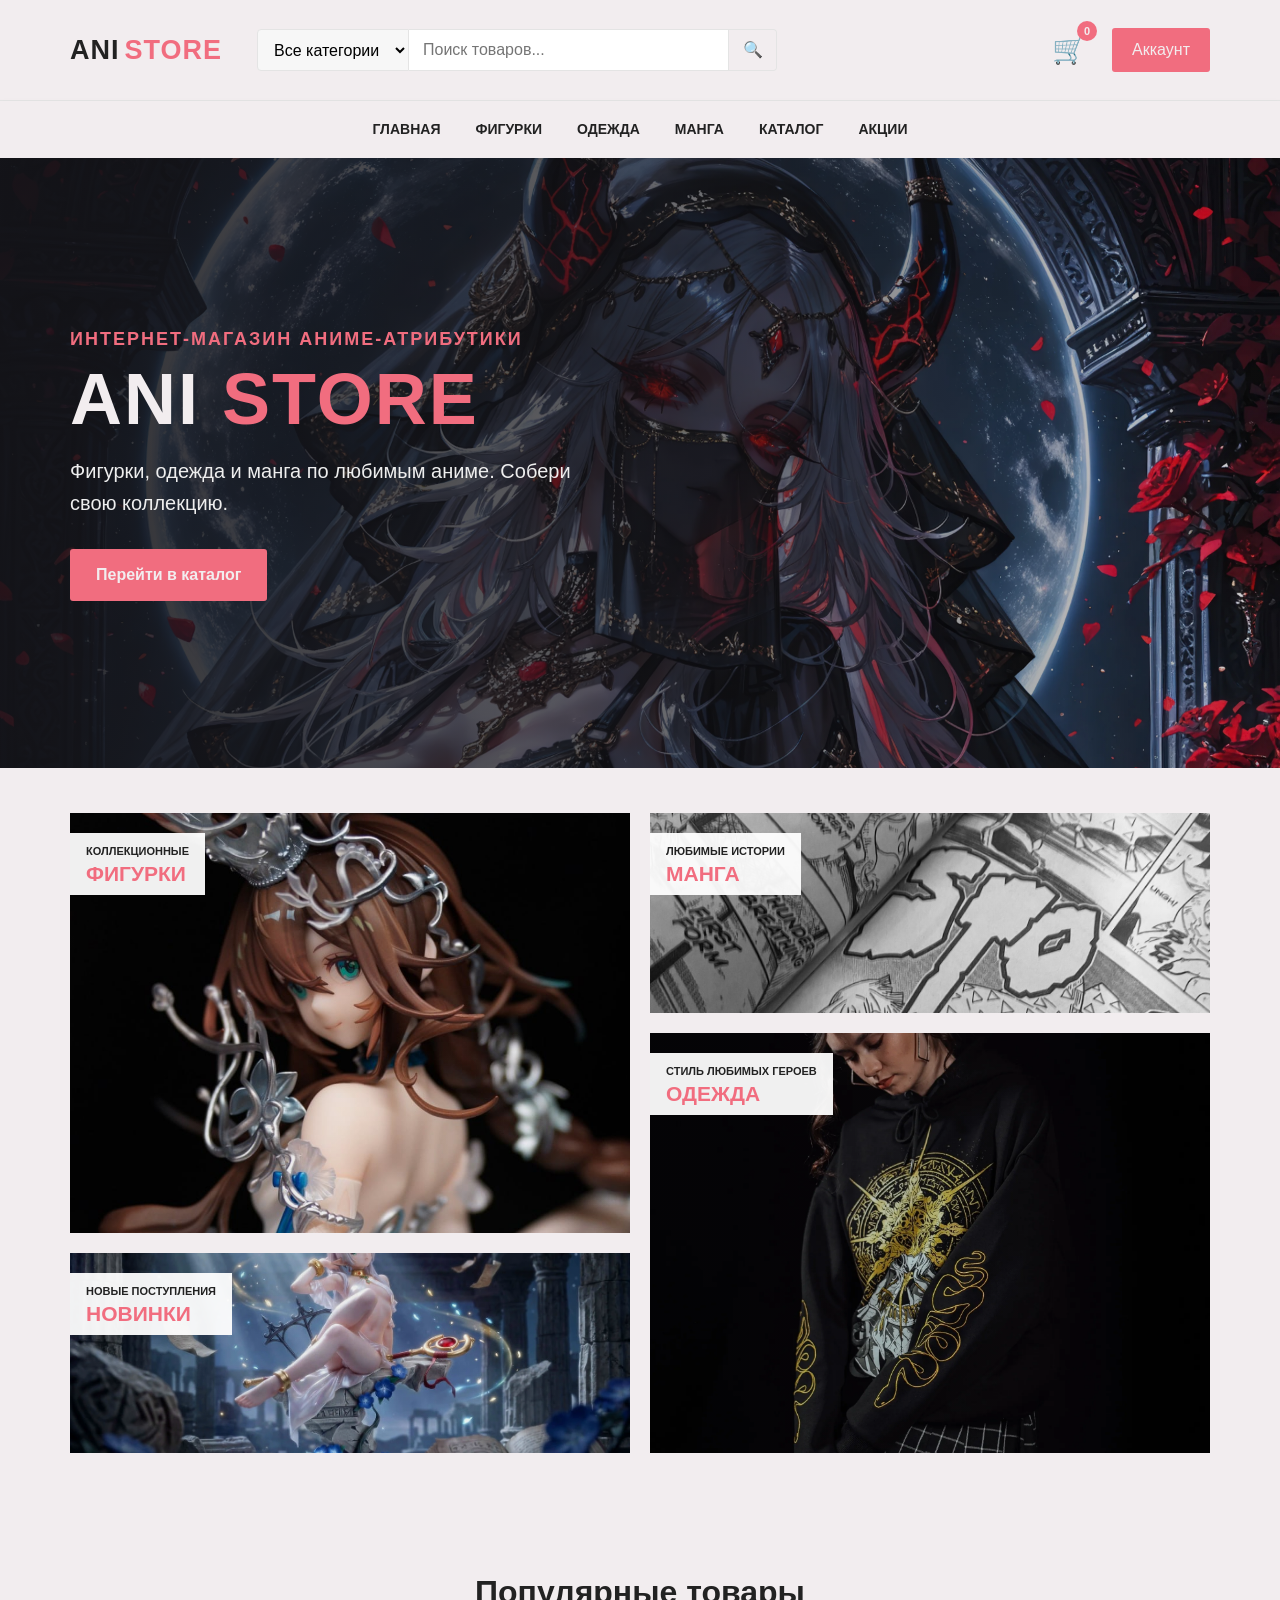
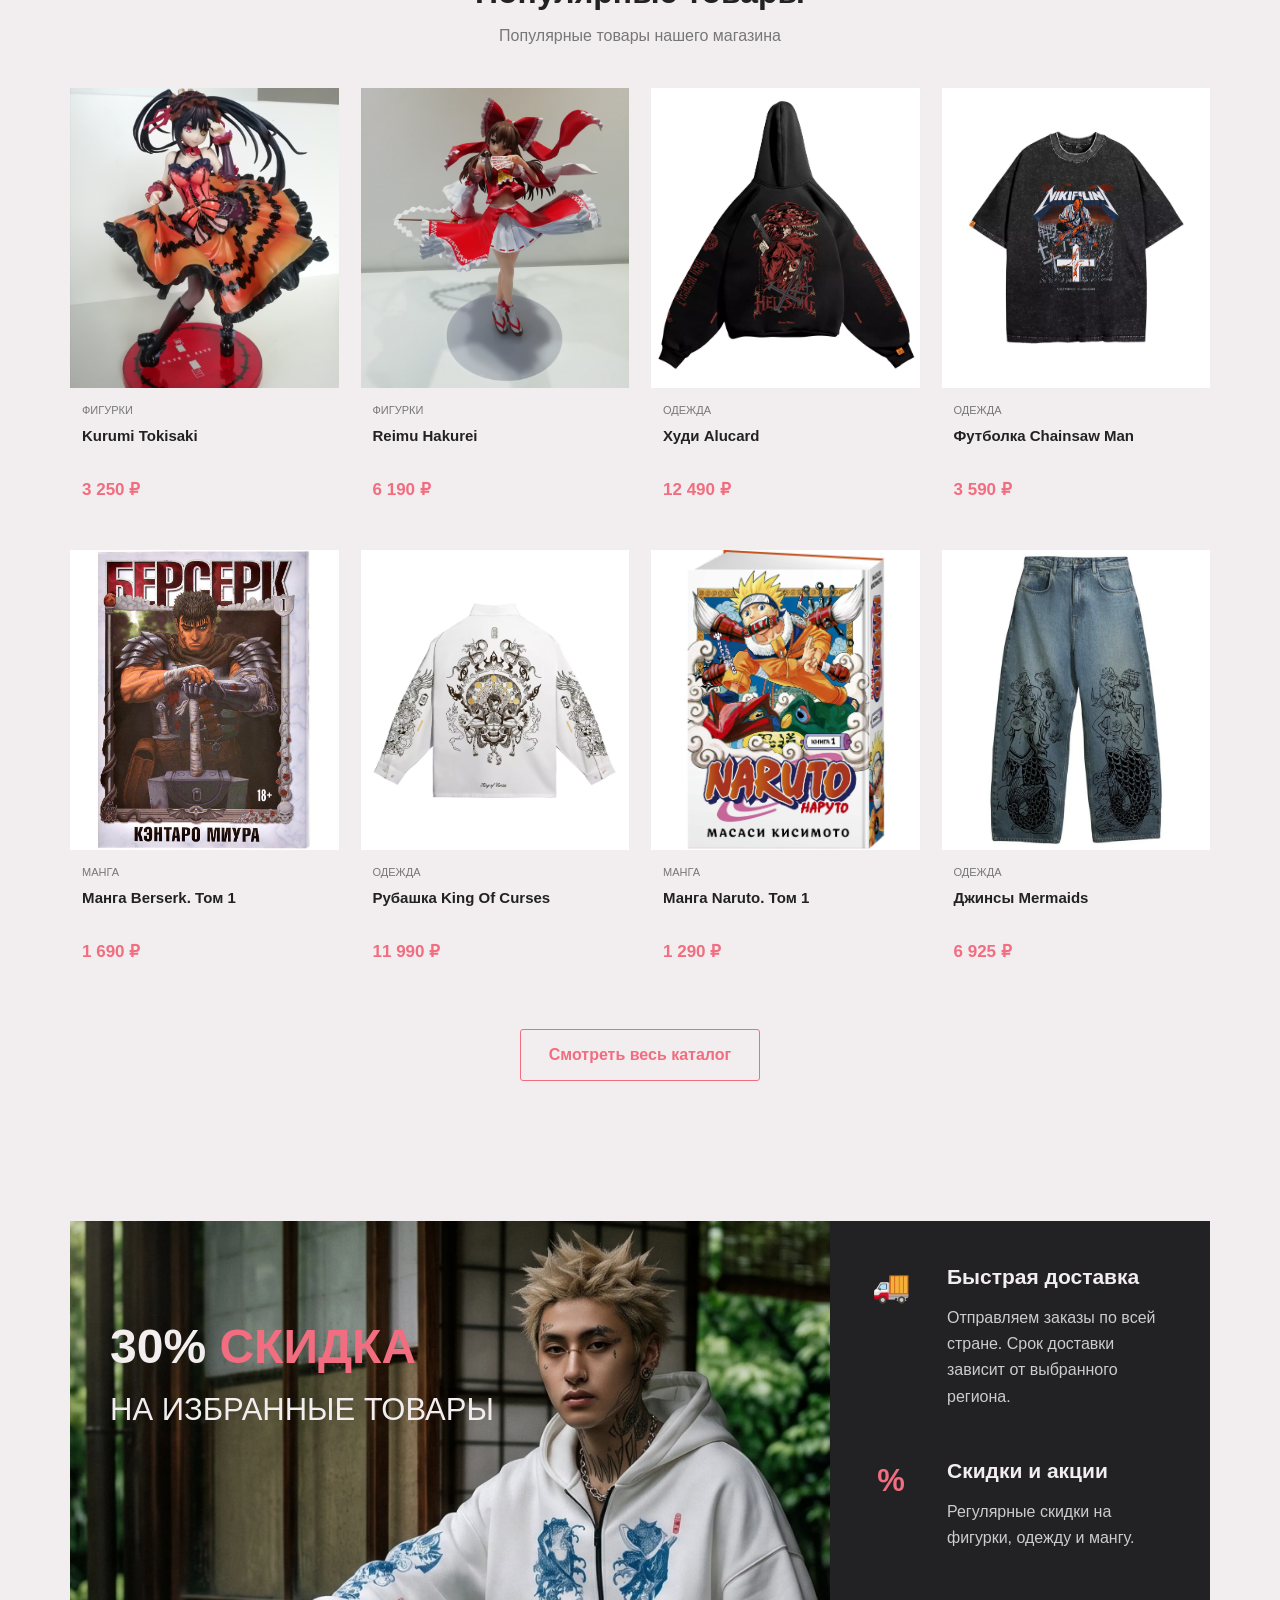
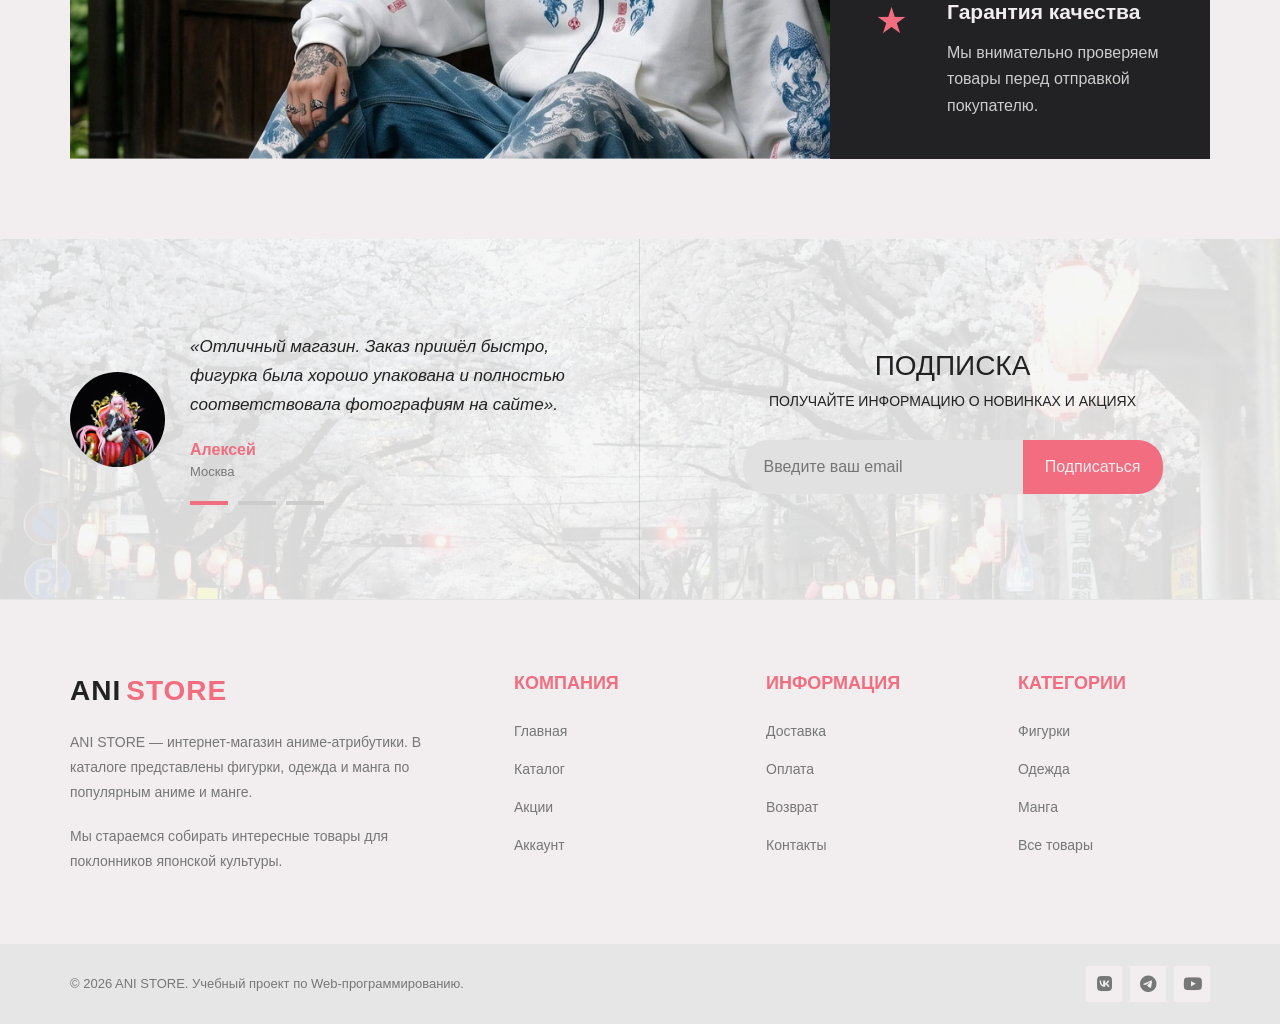
==== commit 44e767a2: "Optimize images" ====
--- a/index.html
+++ b/index.html
@@ -228,7 +228,7 @@
         <a class="promo-card promo-card--large"
            href="catalog.html?category=clothes">
 
-          <img src="img/promo/promo-clothes.jpg"
+          <img src="img/promo/promo-clothes.webp"
                alt="Аниме-одежда">
 
           <div class="promo-card__label">
@@ -288,7 +288,7 @@
       <!-- Левая часть -->
       <div class="offer__banner">
 
-        <img src="img/promo/promo-sale.jpg"
+        <img src="img/promo/promo-sale.webp"
              alt="Специальное предложение ANI STORE">
 
         <div class="offer__text">
--- a/css/styles.css
+++ b/css/styles.css
@@ -317,7 +317,7 @@
   min-height: 610px;
   display: flex;
   align-items: center;
-  background: linear-gradient(90deg, rgba(20, 20, 25, 0.9) 0%, rgba(20, 20, 25, 0.68) 48%, rgba(20, 20, 25, 0.15) 100%), url("../img/common/hero-anime.jpg") center/cover no-repeat;
+  background: linear-gradient(90deg, rgba(20, 20, 25, 0.9) 0%, rgba(20, 20, 25, 0.68) 48%, rgba(20, 20, 25, 0.15) 100%), url("../img/common/hero-anime.webp") center/cover no-repeat;
 }
 
 .hero__inner {
@@ -945,7 +945,7 @@
 .subscribe-section__background {
   position: absolute;
   inset: 0;
-  background: linear-gradient(rgba(245, 245, 245, 0.88), rgba(245, 245, 245, 0.88)), url("../img/common/subscribe-bg.jpg") center/cover no-repeat;
+  background: linear-gradient(rgba(245, 245, 245, 0.88), rgba(245, 245, 245, 0.88)), url("../img/common/subscribe-bg.webp") center/cover no-repeat;
 }
 
 .subscribe-section__inner {
